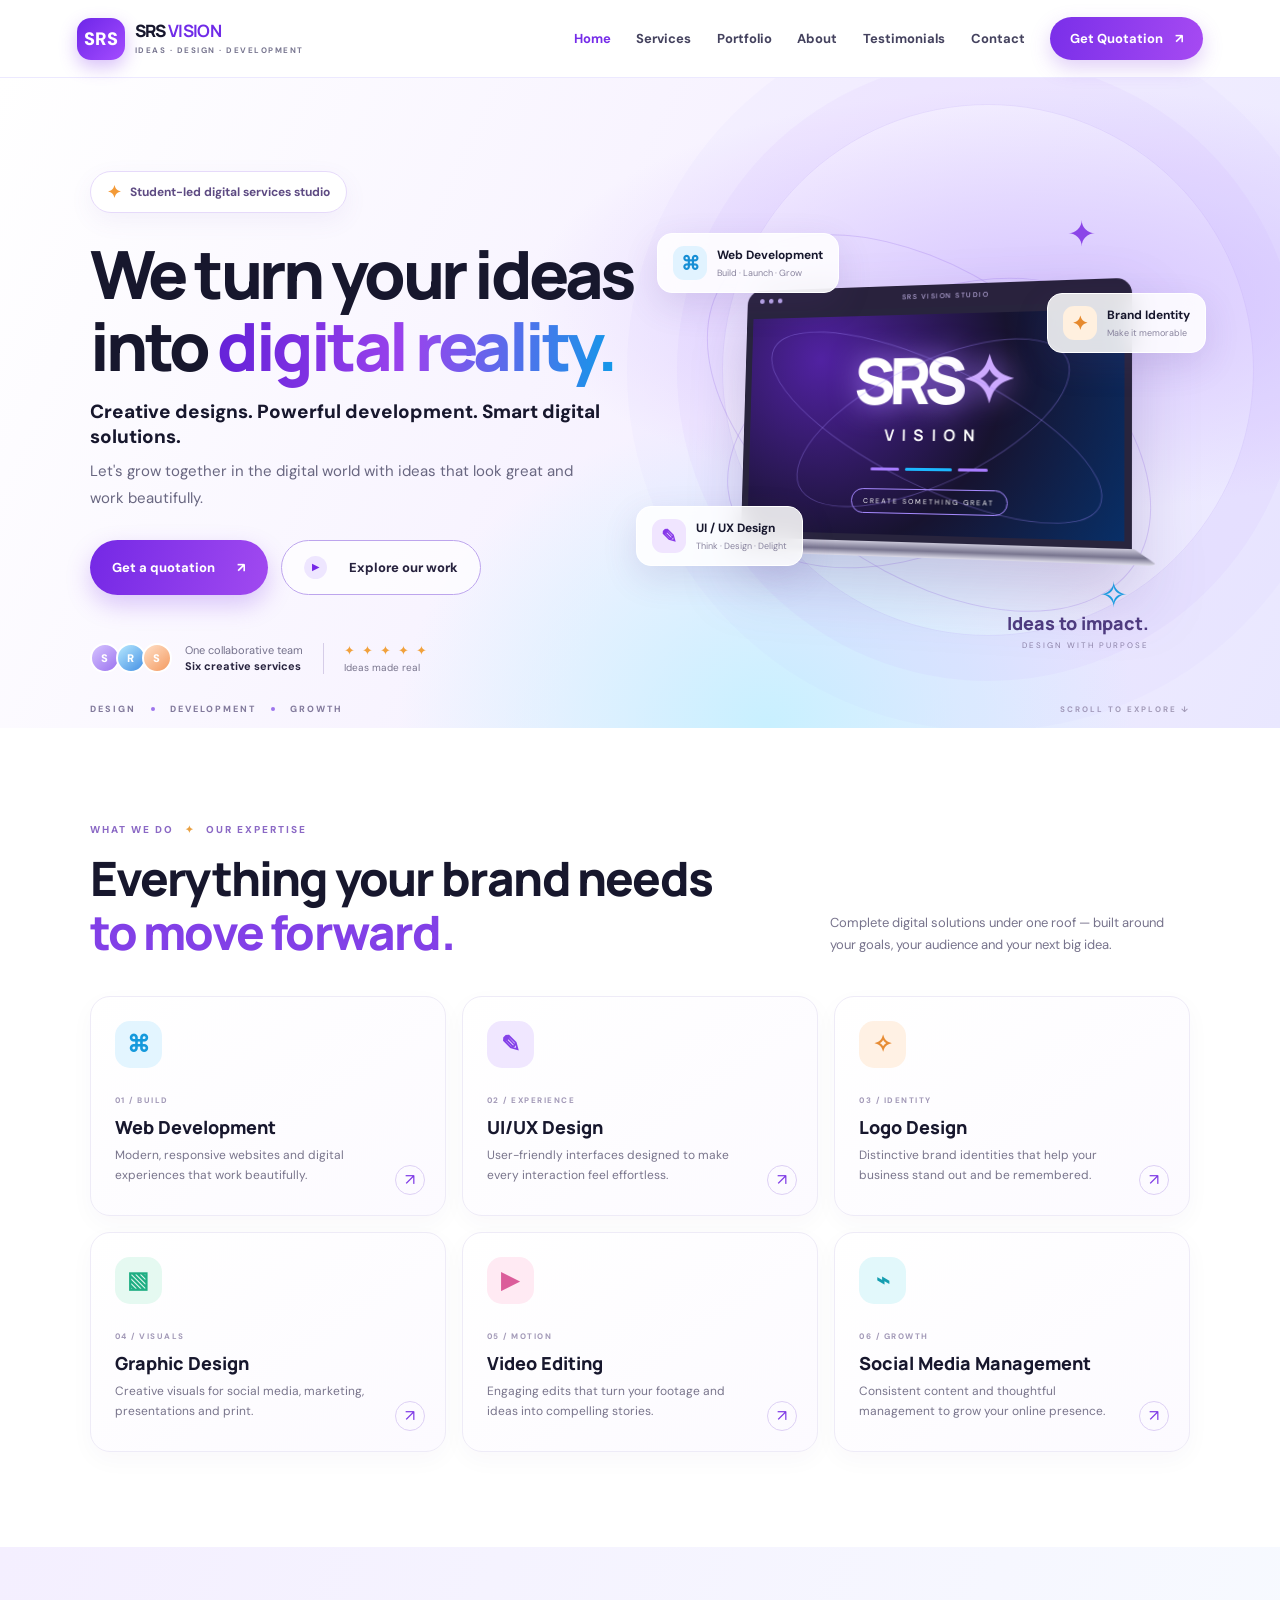
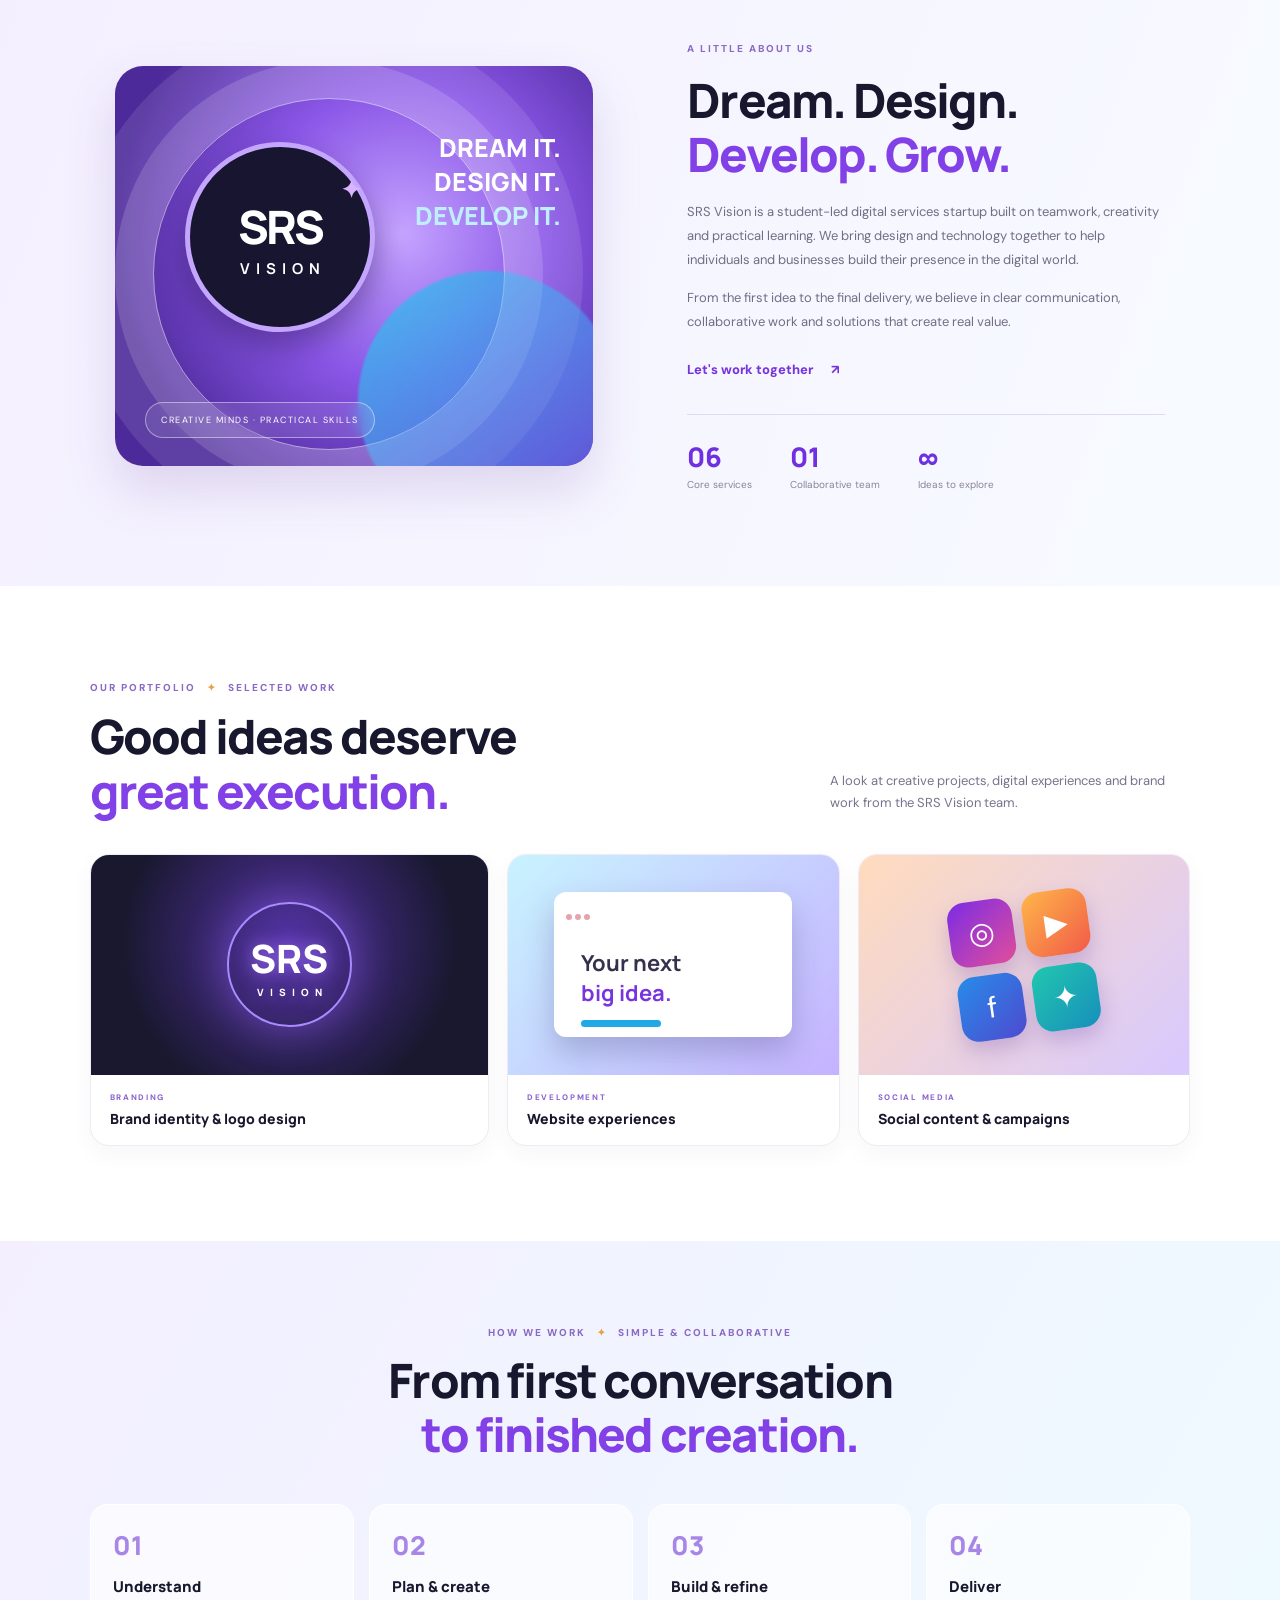
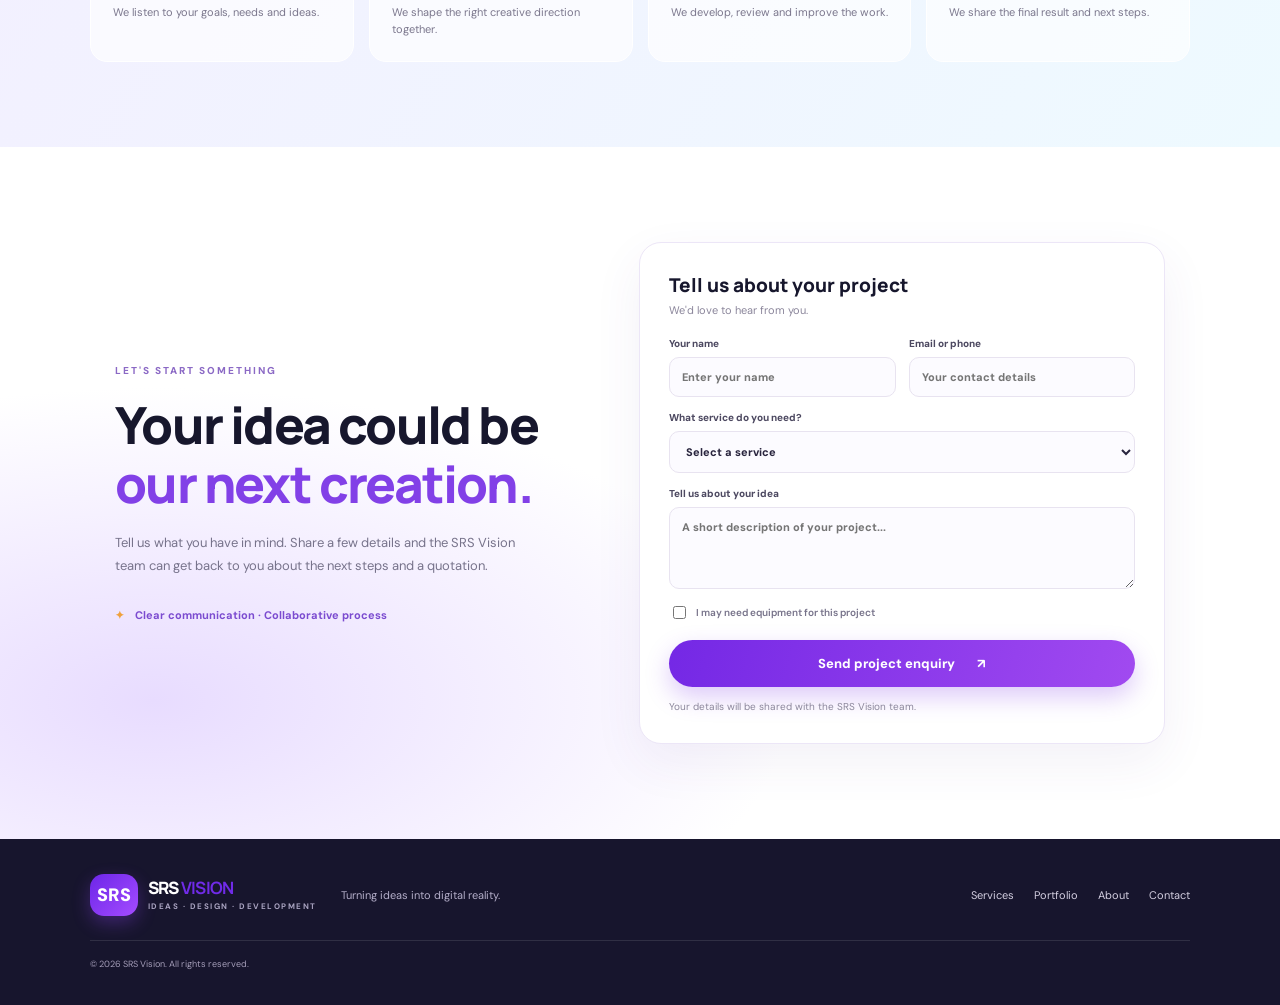
==== official/index.html @ 4e684b7d "Add files via upload" ====
<!doctype html>
<html lang="en">
<head>
  <meta charset="utf-8">
  <meta name="viewport" content="width=device-width,initial-scale=1">
  <meta name="theme-color" content="#f7f7ff">
  <meta name="description" content="SRS Vision — creative digital services, web development, UI/UX, branding, graphic design, video editing and social media management.">
  <title>SRS Vision | Ideas Into Digital Reality</title>
  <link rel="preconnect" href="https://fonts.googleapis.com">
  <link rel="preconnect" href="https://fonts.gstatic.com" crossorigin>
  <link href="https://fonts.googleapis.com/css2?family=DM+Sans:wght@400;500;600;700;800&family=Manrope:wght@400;500;600;700;800&display=swap" rel="stylesheet">
  <link rel="stylesheet" href="official.css">
  <script src="https://www.gstatic.com/firebasejs/9.23.0/firebase-app-compat.js"></script>
  <script src="https://www.gstatic.com/firebasejs/9.23.0/firebase-database-compat.js"></script>
  <script src="firebase-config.js"></script>
  <script defer src="official.js"></script>
</head>
<body>
<header class="site-header">
  <a class="brand" href="#home" aria-label="SRS Vision home">
    <img src="https://raw.githubusercontent.com/gagugagan05/srs-vision-firebase-realtime/main/srs-vision-logo-transparent.png" alt="SRS Vision logo" onerror="this.style.display='none';this.nextElementSibling.style.display='grid'">
    <span class="brand-fallback">SRS</span>
    <span class="brand-name">SRS <b>VISION</b><small>IDEAS · DESIGN · DEVELOPMENT</small></span>
  </a>
  <button class="menu-toggle" id="menuToggle" aria-label="Open navigation" aria-expanded="false">☰</button>
  <nav class="nav" id="mainNav">
    <a class="active" href="#home">Home</a><a href="#services">Services</a><a href="#work">Portfolio</a>
    <a href="#about">About</a><a href="#testimonials">Testimonials</a><a href="#contact">Contact</a>
    <a class="nav-quote" href="#contact">Get Quotation <span>↗</span></a>
  </nav>
</header>

<main>
  <section class="hero" id="home">
    <div class="hero-glow glow-a"></div><div class="hero-glow glow-b"></div>
    <div class="hero-copy">
      <div class="pill"><span class="spark">✦</span> Student-led digital services studio</div>
      <h1>We turn your ideas<br>into <span class="gradient-text">digital reality.</span></h1>
      <p class="hero-lead">Creative designs. Powerful development. Smart digital solutions.</p>
      <p class="hero-sub">Let's grow together in the digital world with ideas that look great and work beautifully.</p>
      <div class="hero-actions"><a class="btn btn-primary" href="#contact">Get a quotation <span>↗</span></a><a class="btn btn-outline" href="#work"><span class="play">▶</span> Explore our work</a></div>
      <div class="hero-proof"><div class="proof-avatars"><i>S</i><i>R</i><i>S</i></div><span>One collaborative team<br><b>Six creative services</b></span><span class="proof-divider"></span><span class="proof-stars">✦ ✦ ✦ ✦ ✦<small>Ideas made real</small></span></div>
    </div>
    <div class="hero-art" aria-label="Abstract digital workspace illustration">
      <div class="orbit orbit-one"></div><div class="orbit orbit-two"></div>
      <div class="float-card card-code"><span class="mini-icon blue">⌘</span><span><b>Web Development</b><small>Build · Launch · Grow</small></span></div>
      <div class="float-card card-design"><span class="mini-icon violet">✎</span><span><b>UI / UX Design</b><small>Think · Design · Delight</small></span></div>
      <div class="float-card card-brand"><span class="mini-icon orange">✦</span><span><b>Brand Identity</b><small>Make it memorable</small></span></div>
      <div class="device">
        <div class="device-top"><i></i><i></i><i></i><span>SRS VISION STUDIO</span></div>
        <div class="device-screen"><div class="screen-symbol">SRS<span>✧</span></div><div class="screen-word">VISION</div><div class="screen-lines"><i></i><i></i><i></i></div><div class="screen-button">CREATE SOMETHING GREAT</div></div>
        <div class="device-base"></div>
      </div>
      <div class="floating-spark spark-one">✦</div><div class="floating-spark spark-two">✧</div>
      <div class="art-caption"><b>Ideas to impact.</b><span>DESIGN WITH PURPOSE</span></div>
    </div>
    <div class="hero-bottom"><span>DESIGN</span><i></i><span>DEVELOPMENT</span><i></i><span>GROWTH</span><b>SCROLL TO EXPLORE ↓</b></div>
  </section>

  <section class="services section-wrap" id="services">
    <div class="section-kicker">WHAT WE DO <span>✦</span> OUR EXPERTISE</div>
    <div class="section-heading"><div><h2>Everything your brand needs<br><em>to move forward.</em></h2></div><p>Complete digital solutions under one roof — built around your goals, your audience and your next big idea.</p></div>
    <div class="service-grid" id="serviceGrid">
      <article class="service-card"><div class="service-icon icon-blue">⌘</div><span class="service-number">01 / BUILD</span><h3>Web Development</h3><p>Modern, responsive websites and digital experiences that work beautifully.</p><a href="#contact" aria-label="Enquire about web development">↗</a></article>
      <article class="service-card"><div class="service-icon icon-purple">✎</div><span class="service-number">02 / EXPERIENCE</span><h3>UI/UX Design</h3><p>User-friendly interfaces designed to make every interaction feel effortless.</p><a href="#contact" aria-label="Enquire about UI UX design">↗</a></article>
      <article class="service-card"><div class="service-icon icon-orange">✧</div><span class="service-number">03 / IDENTITY</span><h3>Logo Design</h3><p>Distinctive brand identities that help your business stand out and be remembered.</p><a href="#contact" aria-label="Enquire about logo design">↗</a></article>
      <article class="service-card"><div class="service-icon icon-green">▧</div><span class="service-number">04 / VISUALS</span><h3>Graphic Design</h3><p>Creative visuals for social media, marketing, presentations and print.</p><a href="#contact" aria-label="Enquire about graphic design">↗</a></article>
      <article class="service-card"><div class="service-icon icon-pink">▶</div><span class="service-number">05 / MOTION</span><h3>Video Editing</h3><p>Engaging edits that turn your footage and ideas into compelling stories.</p><a href="#contact" aria-label="Enquire about video editing">↗</a></article>
      <article class="service-card"><div class="service-icon icon-cyan">⌁</div><span class="service-number">06 / GROWTH</span><h3>Social Media Management</h3><p>Consistent content and thoughtful management to grow your online presence.</p><a href="#contact" aria-label="Enquire about social media management">↗</a></article>
    </div>
  </section>

  <section class="about-section" id="about"><div class="about-visual"><div class="about-orb"></div><div class="about-stamp">SRS<br><b>VISION</b><span>✦</span></div><div class="about-note">DREAM IT.<br>DESIGN IT.<br><em>DEVELOP IT.</em></div><div class="about-chip">CREATIVE MINDS · PRACTICAL SKILLS</div></div><div class="about-copy"><div class="section-kicker">A LITTLE ABOUT US</div><h2>Dream. Design.<br><em>Develop. Grow.</em></h2><p>SRS Vision is a student-led digital services startup built on teamwork, creativity and practical learning. We bring design and technology together to help individuals and businesses build their presence in the digital world.</p><p>From the first idea to the final delivery, we believe in clear communication, collaborative work and solutions that create real value.</p><a class="text-link" href="#contact">Let's work together <span>↗</span></a><div class="about-stats"><div><b>06</b><small>Core services</small></div><div><b>01</b><small>Collaborative team</small></div><div><b>∞</b><small>Ideas to explore</small></div></div></div></section>

  <section class="portfolio section-wrap" id="work">
    <div class="section-kicker">OUR PORTFOLIO <span>✦</span> SELECTED WORK</div>
    <div class="section-heading"><div><h2>Good ideas deserve<br><em>great execution.</em></h2></div><p>A look at creative projects, digital experiences and brand work from the SRS Vision team.</p></div>
    <div class="portfolio-grid" id="portfolioGrid">
      <article class="portfolio-card portfolio-feature"><div class="portfolio-art art-brand"><div class="brand-emblem">SRS<br><small>VISION</small></div></div><div class="portfolio-meta"><span>BRANDING</span><b>Brand identity & logo design</b></div></article>
      <article class="portfolio-card"><div class="portfolio-art art-web"><div class="mock-browser"><i></i><i></i><i></i><div class="mock-content">Your next<br><b>big idea.</b><span></span></div></div></div><div class="portfolio-meta"><span>DEVELOPMENT</span><b>Website experiences</b></div></article>
      <article class="portfolio-card"><div class="portfolio-art art-social"><div class="social-tiles"><i>◎</i><i>▶</i><i>f</i><i>✦</i></div></div><div class="portfolio-meta"><span>SOCIAL MEDIA</span><b>Social content & campaigns</b></div></article>
    </div>
  </section>

  <section class="process-section" id="testimonials"><div class="section-kicker">HOW WE WORK <span>✦</span> SIMPLE & COLLABORATIVE</div><h2>From first conversation<br><em>to finished creation.</em></h2><div class="process-grid"><div><b>01</b><h3>Understand</h3><p>We listen to your goals, needs and ideas.</p></div><div><b>02</b><h3>Plan & create</h3><p>We shape the right creative direction together.</p></div><div><b>03</b><h3>Build & refine</h3><p>We develop, review and improve the work.</p></div><div><b>04</b><h3>Deliver</h3><p>We share the final result and next steps.</p></div></div></section>

  <section class="contact-section" id="contact"><div class="contact-copy"><div class="section-kicker">LET'S START SOMETHING</div><h2>Your idea could be<br><em>our next creation.</em></h2><p>Tell us what you have in mind. Share a few details and the SRS Vision team can get back to you about the next steps and a quotation.</p><div class="contact-promise"><span>✦</span> Clear communication · Collaborative process</div></div>
    <form class="enquiry-form" id="enquiryForm"><div class="form-title"><b>Tell us about your project</b><span>We'd love to hear from you.</span></div>
      <div class="form-row"><label>Your name<input name="name" required maxlength="100" placeholder="Enter your name"></label><label>Email or phone<input name="contact" required maxlength="150" placeholder="Your contact details"></label></div>
      <label>What service do you need?<select name="service" required><option value="">Select a service</option><option>Web Development</option><option>UI/UX Design</option><option>Logo Design</option><option>Graphic Design</option><option>Video Editing</option><option>Social Media Management</option><option>Multiple services</option></select></label>
      <label>Tell us about your idea<textarea name="details" rows="4" maxlength="2000" placeholder="A short description of your project..."></textarea></label>
      <label class="equipment-check"><input type="checkbox" name="equipment"><span>I may need equipment for this project</span></label>
      <button class="btn btn-primary form-submit" type="submit">Send project enquiry <span>↗</span></button><p class="form-status" id="formStatus" aria-live="polite">Your details will be shared with the SRS Vision team.</p>
    </form>
  </section>
</main>
<footer class="footer"><a class="brand footer-brand" href="#home"><span class="brand-fallback">SRS</span><span class="brand-name">SRS <b>VISION</b><small>IDEAS · DESIGN · DEVELOPMENT</small></span></a><p>Turning ideas into digital reality.</p><div class="footer-links"><a href="#services">Services</a><a href="#work">Portfolio</a><a href="#about">About</a><a href="#contact">Contact</a></div><small>© <span id="year"></span> SRS Vision. All rights reserved.</small></footer>
</body>
</html>
---- official/official.css ----
*{box-sizing:border-box}html{scroll-behavior:smooth;scroll-padding-top:90px}body{margin:0;color:#17172d;background:#fbfaff;font-family:"DM Sans",sans-serif;overflow-x:hidden}a{color:inherit;text-decoration:none}button,input,select,textarea{font:inherit}.site-header{height:78px;padding:0 clamp(22px,6vw,92px);display:flex;align-items:center;justify-content:space-between;background:rgba(255,255,255,.88);backdrop-filter:blur(18px);position:sticky;top:0;z-index:20;border-bottom:1px solid #ece9ff}.brand{display:flex;align-items:center;gap:10px;min-width:190px}.brand img{width:55px;height:52px;object-fit:contain}.brand-fallback{display:none;width:48px;height:42px;place-items:center;border-radius:14px;background:linear-gradient(135deg,#6d26e8,#a44cff);color:white;font-weight:900;font-size:18px;box-shadow:0 7px 18px #8a42ed55}.brand-name{font-family:Manrope,sans-serif;font-size:17px;font-weight:800;letter-spacing:-.7px;line-height:1.05}.brand-name b{color:#702be8}.brand-name small{display:block;font:700 8px "DM Sans";letter-spacing:1.5px;color:#77758f;margin-top:5px}.nav{display:flex;align-items:center;gap:clamp(14px,2vw,31px);font-size:13px;font-weight:700;color:#44425e}.nav a{transition:.2s}.nav a:hover,.nav .active{color:#762de9}.nav-quote{background:linear-gradient(100deg,#7a2fe9,#a64af2);color:white!important;padding:13px 20px;border-radius:30px;box-shadow:0 8px 20px #8d4de544}.nav-quote span{margin-left:9px}.menu-toggle{display:none;border:0;background:#f1eaff;border-radius:10px;padding:9px 12px;color:#6826d7;font-size:20px}.hero{min-height:650px;padding:85px clamp(24px,7vw,110px) 50px;position:relative;display:grid;grid-template-columns:1.05fr .95fr;align-items:center;overflow:hidden;background:radial-gradient(ellipse at 82% 34%,#d7c5ff 0,transparent 35%),radial-gradient(ellipse at 60% 100%,#c8f0ff 0,transparent 34%),linear-gradient(115deg,#fff 0%,#f6f1ff 54%,#e9e7ff 100%)}.hero:after{content:"";position:absolute;width:530px;height:530px;border:1px solid #a887f52e;border-radius:50%;right:2%;top:4%;box-shadow:0 0 0 45px #a887f510,0 0 0 95px #a887f50b;pointer-events:none}.hero-copy{position:relative;z-index:2;max-width:650px}.pill{display:inline-flex;align-items:center;gap:9px;background:white;border:1px solid #e6dafa;border-radius:30px;padding:9px 16px;color:#5e4b83;font-size:12px;font-weight:700;box-shadow:0 8px 25px #7851ba12}.spark{color:#f39a37;font-size:17px}.hero h1{font:800 clamp(43px,5.2vw,72px)/1.08 Manrope,sans-serif;letter-spacing:-3.5px;margin:25px 0 18px}.gradient-text{background:linear-gradient(95deg,#6421d8,#9a43ed 48%,#1299e9);-webkit-background-clip:text;background-clip:text;color:transparent}.hero-lead{font-size:19px;font-weight:800;margin:0 0 9px}.hero-sub{font-size:15px;line-height:1.75;color:#696781;max-width:520px;margin:0}.hero-actions{display:flex;gap:13px;flex-wrap:wrap;margin-top:29px}.btn{display:inline-flex;align-items:center;justify-content:center;gap:22px;border:0;border-radius:30px;padding:15px 22px;font-size:13px;font-weight:800;cursor:pointer;transition:transform .2s,box-shadow .2s}.btn:hover{transform:translateY(-3px)}.btn-primary{background:linear-gradient(105deg,#7428e5,#a14af0);color:white;box-shadow:0 10px 24px #8139e844}.btn-outline{background:#ffffffa8;border:1px solid #bda5ed;color:#27223e}.play{width:23px;height:23px;border-radius:50%;display:grid;place-items:center;background:#eee6ff;color:#7529e7;font-size:9px}.hero-proof{display:flex;align-items:center;gap:13px;margin-top:46px;color:#74718b;font-size:11px;line-height:1.5}.proof-avatars{display:flex;padding-left:4px}.proof-avatars i{font-style:normal;width:30px;height:30px;margin-left:-4px;border:2px solid white;border-radius:50%;display:grid;place-items:center;background:linear-gradient(140deg,#d6c4ff,#9b73ef);color:#fff;font-weight:900}.proof-avatars i:nth-child(2){background:linear-gradient(140deg,#b8eaff,#438fe4)}.proof-avatars i:nth-child(3){background:linear-gradient(140deg,#ffe0c8,#f49a60)}.hero-proof b{color:#28243f}.proof-divider{height:31px;width:1px;background:#d6cde8;margin:0 7px}.proof-stars{color:#f1a13c;font-size:13px;letter-spacing:2px}.proof-stars small{display:block;color:#79758d;letter-spacing:0;font-size:10px}.hero-art{height:460px;position:relative;z-index:1;display:grid;place-items:center}.device{width:min(76%,430px);height:280px;position:relative;z-index:2;transform:perspective(900px) rotateY(-13deg) rotateX(4deg);filter:drop-shadow(0 28px 30px #48307a38)}.device-top{height:23px;background:#29223d;border-radius:15px 15px 0 0;display:flex;align-items:center;gap:5px;padding:0 14px;color:#d8c8ff;font-size:7px;letter-spacing:1.5px}.device-top i{width:5px;height:5px;border-radius:50%;background:#bba8eb}.device-top span{margin:auto}.device-screen{height:236px;background:radial-gradient(circle at 20% 20%,#5122a2,#17132f 55%,#082f67);border:7px solid #28243d;display:flex;flex-direction:column;align-items:center;justify-content:center;color:white;position:relative;overflow:hidden}.device-screen:before,.device-screen:after{content:"";position:absolute;width:300px;height:120px;border:1px solid #a58cff5c;border-radius:50%;transform:rotate(-25deg)}.device-screen:after{transform:rotate(25deg);width:370px}.screen-symbol{font:900 65px Manrope;letter-spacing:-7px;text-shadow:0 0 30px #a879ff}.screen-symbol span{color:#cdaaff}.screen-word{font:700 16px Manrope;letter-spacing:8px;margin-left:8px}.screen-lines{display:flex;gap:6px;margin-top:22px}.screen-lines i{height:3px;width:30px;border-radius:3px;background:#a87cff}.screen-lines i:nth-child(2){width:48px;background:#1db8ff}.screen-button{margin-top:18px;font-size:7px;letter-spacing:2px;border:1px solid #a68aff;padding:7px 12px;border-radius:20px}.device-base{height:15px;width:112%;margin-left:-6%;background:linear-gradient(#c9c7d8,#77748e 55%,#deddea);clip-path:polygon(5% 0,95% 0,100% 100%,0 100%);border-radius:0 0 8px 8px}.orbit{position:absolute;border:1px solid #9c75e94a;border-radius:50%;width:430px;height:250px;transform:rotate(-25deg)}.orbit-two{width:500px;height:300px;transform:rotate(35deg)}.float-card{position:absolute;z-index:4;display:flex;align-items:center;gap:10px;padding:12px 15px;background:#ffffffdc;backdrop-filter:blur(12px);border:1px solid #fff;border-radius:15px;box-shadow:0 12px 35px #59408c24;font-size:11px}.float-card b,.float-card small{display:block}.float-card b{font-size:12px}.float-card small{color:#89849e;margin-top:4px;font-size:9px}.mini-icon{width:34px;height:34px;border-radius:11px;display:grid;place-items:center;font-size:19px;font-weight:900}.blue{background:#e1f3ff;color:#168ed5}.violet{background:#f0e5ff;color:#8739e9}.orange{background:#fff0df;color:#e68a2e}.card-code{top:40px;left:-2%}.card-design{bottom:87px;left:-6%}.card-brand{top:100px;right:-3%}.floating-spark{position:absolute;color:#8b45e8;font-size:35px}.spark-one{top:18px;right:18%}.spark-two{bottom:35px;right:12%;color:#18a4e9}.art-caption{position:absolute;bottom:3px;right:8%;display:flex;flex-direction:column;align-items:flex-end;color:#4e3b80}.art-caption b{font:800 18px Manrope}.art-caption span{font-size:8px;letter-spacing:2px;color:#8c83a8;margin-top:5px}.hero-bottom{position:absolute;bottom:0;left:0;right:0;height:38px;padding:0 clamp(24px,7vw,110px);display:flex;align-items:center;gap:15px;color:#827a9c;font-size:9px;font-weight:800;letter-spacing:2px}.hero-bottom i{width:4px;height:4px;border-radius:50%;background:#9e75ec}.hero-bottom b{margin-left:auto;color:#a29ab7;font-size:8px}.section-wrap{padding:95px clamp(24px,7vw,110px)}.section-kicker{font-size:10px;font-weight:800;letter-spacing:2px;color:#8b69c5}.section-kicker span{color:#e9a143;margin:0 7px}.section-heading{display:flex;align-items:flex-end;justify-content:space-between;gap:30px;margin:15px 0 36px}.section-heading h2,.about-copy h2,.process-section h2,.contact-copy h2{font:800 clamp(31px,3.7vw,48px)/1.15 Manrope,sans-serif;letter-spacing:-1.8px;margin:0}.section-heading h2 em,.about-copy h2 em,.process-section h2 em,.contact-copy h2 em{font-style:normal;color:#8240e7}.section-heading>p{max-width:360px;color:#77738c;line-height:1.7;font-size:13px;margin:0 0 4px}.services{background:#fff}.service-grid{display:grid;grid-template-columns:repeat(3,1fr);gap:16px}.service-card{position:relative;padding:24px 24px 25px;border:1px solid #eeebf7;border-radius:20px;background:linear-gradient(145deg,#fff,#fcfaff);box-shadow:0 8px 24px #35205c08;min-height:220px;transition:.25s}.service-card:hover{transform:translateY(-5px);box-shadow:0 18px 35px #6432a51a;border-color:#d9c5ff}.service-icon{width:47px;height:47px;border-radius:15px;display:grid;place-items:center;font-size:23px;font-weight:900;margin-bottom:19px}.icon-blue{background:#e3f5ff;color:#1599dc}.icon-purple{background:#f0e7ff;color:#8542e9}.icon-orange{background:#fff1e4;color:#e78d35}.icon-green{background:#e5f9f1;color:#1fae83}.icon-pink{background:#ffeaf3;color:#db5d9a}.icon-cyan{background:#e2f8fb;color:#159eb0}.service-number{font-size:8px;letter-spacing:1.5px;color:#a39ab8;font-weight:800}.service-card h3{font:800 18px Manrope;margin:7px 0}.service-card p{font-size:12px;line-height:1.65;color:#79758c;max-width:270px;margin:0}.service-card>a{position:absolute;right:20px;bottom:20px;width:30px;height:30px;border:1px solid #ded1f5;border-radius:50%;display:grid;place-items:center;color:#7e39e6}.about-section{padding:95px clamp(24px,9vw,145px);display:grid;grid-template-columns:1fr 1fr;gap:9%;align-items:center;background:linear-gradient(110deg,#f4efff,#f7fbff)}.about-visual{height:400px;position:relative;border-radius:28px;background:radial-gradient(circle at 60% 42%,#c5a4ff,#8a56e7 40%,#4d2a9a 78%);overflow:hidden;box-shadow:0 24px 50px #6d45a52c}.about-visual:before,.about-visual:after{content:"";position:absolute;width:350px;height:350px;border:1px solid #ffffff50;border-radius:50%;left:8%;top:8%;box-shadow:0 0 0 38px #ffffff13,0 0 0 78px #ffffff0d}.about-orb{position:absolute;width:260px;height:260px;right:-25px;bottom:-65px;border-radius:50%;background:linear-gradient(140deg,#31c6ef,#7251e8);filter:blur(1px);opacity:.8}.about-stamp{position:absolute;top:76px;left:70px;width:190px;height:190px;border-radius:50%;display:grid;place-content:center;text-align:center;background:#17152f;color:white;font:900 46px Manrope;letter-spacing:-3px;box-shadow:0 15px 30px #25134766;border:5px solid #c4a6ff}.about-stamp b{font-size:15px;letter-spacing:6px;margin-left:6px}.about-stamp span{position:absolute;right:12px;top:25px;color:#d9b4ff;font-size:24px}.about-note{position:absolute;right:32px;top:65px;color:white;font:800 25px/1.35 Manrope;text-align:right}.about-note em{font-style:normal;color:#bfefff}.about-chip{position:absolute;bottom:28px;left:30px;padding:11px 15px;border:1px solid #ffffff70;border-radius:30px;color:white;font-size:9px;letter-spacing:1.5px;background:#ffffff18;backdrop-filter:blur(8px)}.about-copy h2{margin:18px 0}.about-copy>p{font-size:13px;line-height:1.85;color:#716d85;margin:14px 0}.text-link{display:inline-flex;gap:18px;align-items:center;color:#7734dd;font-size:13px;font-weight:800;margin-top:13px}.about-stats{display:flex;gap:38px;border-top:1px solid #e1d9ef;margin-top:35px;padding-top:23px}.about-stats div{display:flex;flex-direction:column}.about-stats b{font:800 27px Manrope;color:#702fe0}.about-stats small{font-size:10px;color:#8a849b;margin-top:3px}.portfolio{background:#fff}.portfolio-grid{display:grid;grid-template-columns:1.2fr 1fr 1fr;gap:18px}.portfolio-card{border:1px solid #eeeaf6;border-radius:19px;overflow:hidden;background:#fff;box-shadow:0 8px 25px #2b174d0a}.portfolio-art{height:220px;display:grid;place-items:center;overflow:hidden}.art-brand{background:radial-gradient(circle at 50% 40%,#5433a5,#19182f 70%)}.brand-emblem{width:125px;height:125px;border-radius:50%;border:2px solid #a88bff;display:grid;place-content:center;text-align:center;color:white;font:900 39px Manrope;box-shadow:0 0 45px #9e6cff77;text-shadow:0 0 18px #9f71ff}.brand-emblem small{font-size:10px;letter-spacing:6px;margin-left:6px}.art-web{background:linear-gradient(135deg,#c8f3ff,#c5b2ff)}.mock-browser{width:72%;height:145px;border-radius:12px;background:#fff;box-shadow:0 15px 30px #342c6840;padding:12px;position:relative}.mock-browser>i{display:inline-block;width:6px;height:6px;border-radius:50%;background:#e6a3ae;margin-right:3px}.mock-content{padding:23px 15px;font:700 22px Manrope;color:#37304d}.mock-content b{color:#7834df}.mock-content span{display:block;width:80px;height:7px;background:#21a9e6;border-radius:9px;margin-top:12px}.art-social{background:linear-gradient(135deg,#ffdbbd,#d8c9ff)}.social-tiles{display:grid;grid-template-columns:repeat(2,65px);gap:10px;transform:rotate(-8deg)}.social-tiles i{width:65px;height:65px;border-radius:17px;display:grid;place-items:center;background:linear-gradient(140deg,#7b2ce5,#e24e9b);color:white;font-size:30px;font-style:normal;box-shadow:0 10px 20px #6746a744}.social-tiles i:nth-child(2){background:linear-gradient(140deg,#ffb64a,#f15b48)}.social-tiles i:nth-child(3){background:linear-gradient(140deg,#278be9,#4e4bd0)}.social-tiles i:nth-child(4){background:linear-gradient(140deg,#22c7ae,#178fbc)}.portfolio-meta{padding:17px 19px;display:flex;flex-direction:column;gap:7px}.portfolio-meta span{font-size:8px;letter-spacing:1.7px;color:#8c63cf;font-weight:800}.portfolio-meta b{font:800 14px Manrope}.process-section{padding:85px clamp(24px,7vw,110px);background:linear-gradient(120deg,#f3efff,#eefaff);text-align:center}.process-section h2{margin:14px 0 42px}.process-grid{display:grid;grid-template-columns:repeat(4,1fr);gap:15px;text-align:left}.process-grid>div{background:#ffffffa8;border:1px solid #fff;border-radius:17px;padding:22px;min-height:150px}.process-grid b{font:800 26px Manrope;color:#a786e7}.process-grid h3{font:800 15px Manrope;margin:13px 0 7px}.process-grid p{font-size:11px;line-height:1.6;color:#7b778d;margin:0}.contact-section{padding:95px clamp(24px,9vw,145px);display:grid;grid-template-columns:.9fr 1.1fr;gap:9%;align-items:center;background:radial-gradient(ellipse at 12% 80%,#e8dcff,transparent 40%),#fff}.contact-copy h2{font-size:clamp(35px,4vw,52px);margin:18px 0}.contact-copy>p{font-size:13px;line-height:1.8;color:#77738b;max-width:420px}.contact-promise{margin-top:30px;color:#7b4bd0;font-size:11px;font-weight:700}.contact-promise span{color:#efa13d;margin-right:8px}.enquiry-form{padding:29px;background:#fff;border:1px solid #ece6f7;border-radius:22px;box-shadow:0 18px 50px #54338b12}.form-title{display:flex;flex-direction:column;gap:5px;margin-bottom:20px}.form-title b{font:800 19px Manrope}.form-title span{font-size:11px;color:#8b869b}.enquiry-form label{display:flex;flex-direction:column;gap:7px;margin-bottom:14px;font-size:10px;font-weight:800;color:#4d4961}.form-row{display:grid;grid-template-columns:1fr 1fr;gap:13px}.enquiry-form input:not([type=checkbox]),.enquiry-form select,.enquiry-form textarea{width:100%;border:1px solid #e8e3f0;background:#fcfbff;border-radius:10px;padding:12px;color:#29253e;outline:none;font-size:11px;resize:vertical}.enquiry-form input:focus,.enquiry-form select:focus,.enquiry-form textarea:focus{border-color:#a77ae9;box-shadow:0 0 0 3px #a77ae91b}.equipment-check{flex-direction:row!important;align-items:center;font-weight:600!important;color:#77738a!important}.equipment-check input{accent-color:#7c35e5}.form-submit{width:100%;margin-top:4px}.form-status{font-size:10px;color:#8b869b;line-height:1.5;margin:12px 0 0}.footer{padding:35px clamp(24px,7vw,110px);background:#17152d;color:white;display:flex;align-items:center;gap:24px;flex-wrap:wrap}.footer-brand .brand-fallback{display:grid}.footer-brand .brand-name{color:white}.footer-brand .brand-name small{color:#aaa4c1}.footer>p{font-size:11px;color:#b4aec9;margin-right:auto}.footer-links{display:flex;gap:20px;font-size:11px;color:#d4cfe1}.footer>small{width:100%;border-top:1px solid #ffffff1c;padding-top:17px;color:#a49db8;font-size:9px}.service-card.dynamic{min-height:210px}.work-empty{grid-column:1/-1;padding:35px;border:1px dashed #d7c9ef;border-radius:16px;color:#837a9a;text-align:center;font-size:13px}.dynamic-portfolio-image{width:100%;height:220px;object-fit:cover}.form-status.success{color:#16865d}.form-status.error{color:#b33d55}
@media(max-width:1000px){.nav{gap:13px;font-size:11px}.nav-quote{padding:11px 14px}.hero{grid-template-columns:1fr 1fr;padding-left:5vw;padding-right:5vw}.hero h1{font-size:54px}.card-code{left:-7%}.card-brand{right:-7%}.about-section,.contact-section{padding-left:6vw;padding-right:6vw;gap:5%}}
@media(max-width:760px){.site-header{height:68px;padding:0 20px}.brand img{width:45px;height:43px}.menu-toggle{display:block}.nav{display:none;position:absolute;top:67px;left:12px;right:12px;background:#fff;padding:17px;border:1px solid #eee5fa;border-radius:16px;box-shadow:0 15px 35px #28144b20;flex-direction:column;align-items:stretch;gap:0}.nav.open{display:flex}.nav a{padding:12px 10px}.nav-quote{text-align:center;margin-top:7px}.hero{display:flex;flex-direction:column;align-items:stretch;padding:60px 24px 52px;min-height:auto}.hero h1{font-size:clamp(42px,10vw,59px);letter-spacing:-2.5px}.hero-art{height:360px;margin-top:10px}.device{width:72%;height:225px}.device-screen{height:181px}.screen-symbol{font-size:49px}.card-code{left:0;top:26px}.card-design{left:-1%;bottom:64px}.card-brand{right:0;top:73px}.float-card{padding:9px 11px}.mini-icon{width:29px;height:29px}.hero-bottom{padding:0 24px}.hero-proof{margin-top:30px}.section-wrap{padding:70px 24px}.section-heading{display:block}.section-heading>p{margin-top:16px}.service-grid{grid-template-columns:repeat(2,1fr)}.service-card{padding:19px;min-height:220px}.about-section{grid-template-columns:1fr;padding:70px 24px;gap:35px}.about-visual{height:330px}.about-stamp{left:35px;top:75px;width:155px;height:155px;font-size:38px}.about-note{right:20px;font-size:20px}.portfolio-grid{grid-template-columns:1fr 1fr}.portfolio-feature{grid-column:1/-1}.portfolio-art{height:180px}.process-grid{grid-template-columns:1fr 1fr}.contact-section{grid-template-columns:1fr;padding:70px 24px;gap:30px}.footer{padding:30px 24px}.footer-links{order:3;width:100%;flex-wrap:wrap}.footer>p{margin-right:0}}
@media(max-width:440px){.service-grid,.portfolio-grid,.process-grid,.form-row{grid-template-columns:1fr}.portfolio-feature{grid-column:auto}.service-card{min-height:190px}.hero-art{height:310px}.device{width:75%;height:195px}.device-screen{height:151px}.card-code{left:-2%}.card-design{left:-2%;bottom:52px}.card-brand{right:-2%}.float-card{font-size:9px}.float-card b{font-size:10px}.float-card small{font-size:8px}.about-stats{gap:23px}.about-stats b{font-size:23px}.hero-bottom{font-size:7px;gap:9px}.hero-bottom b{font-size:7px}.enquiry-form{padding:21px}}
@media(prefers-reduced-motion:reduce){html{scroll-behavior:auto}*,*:before,*:after{transition:none!important}}
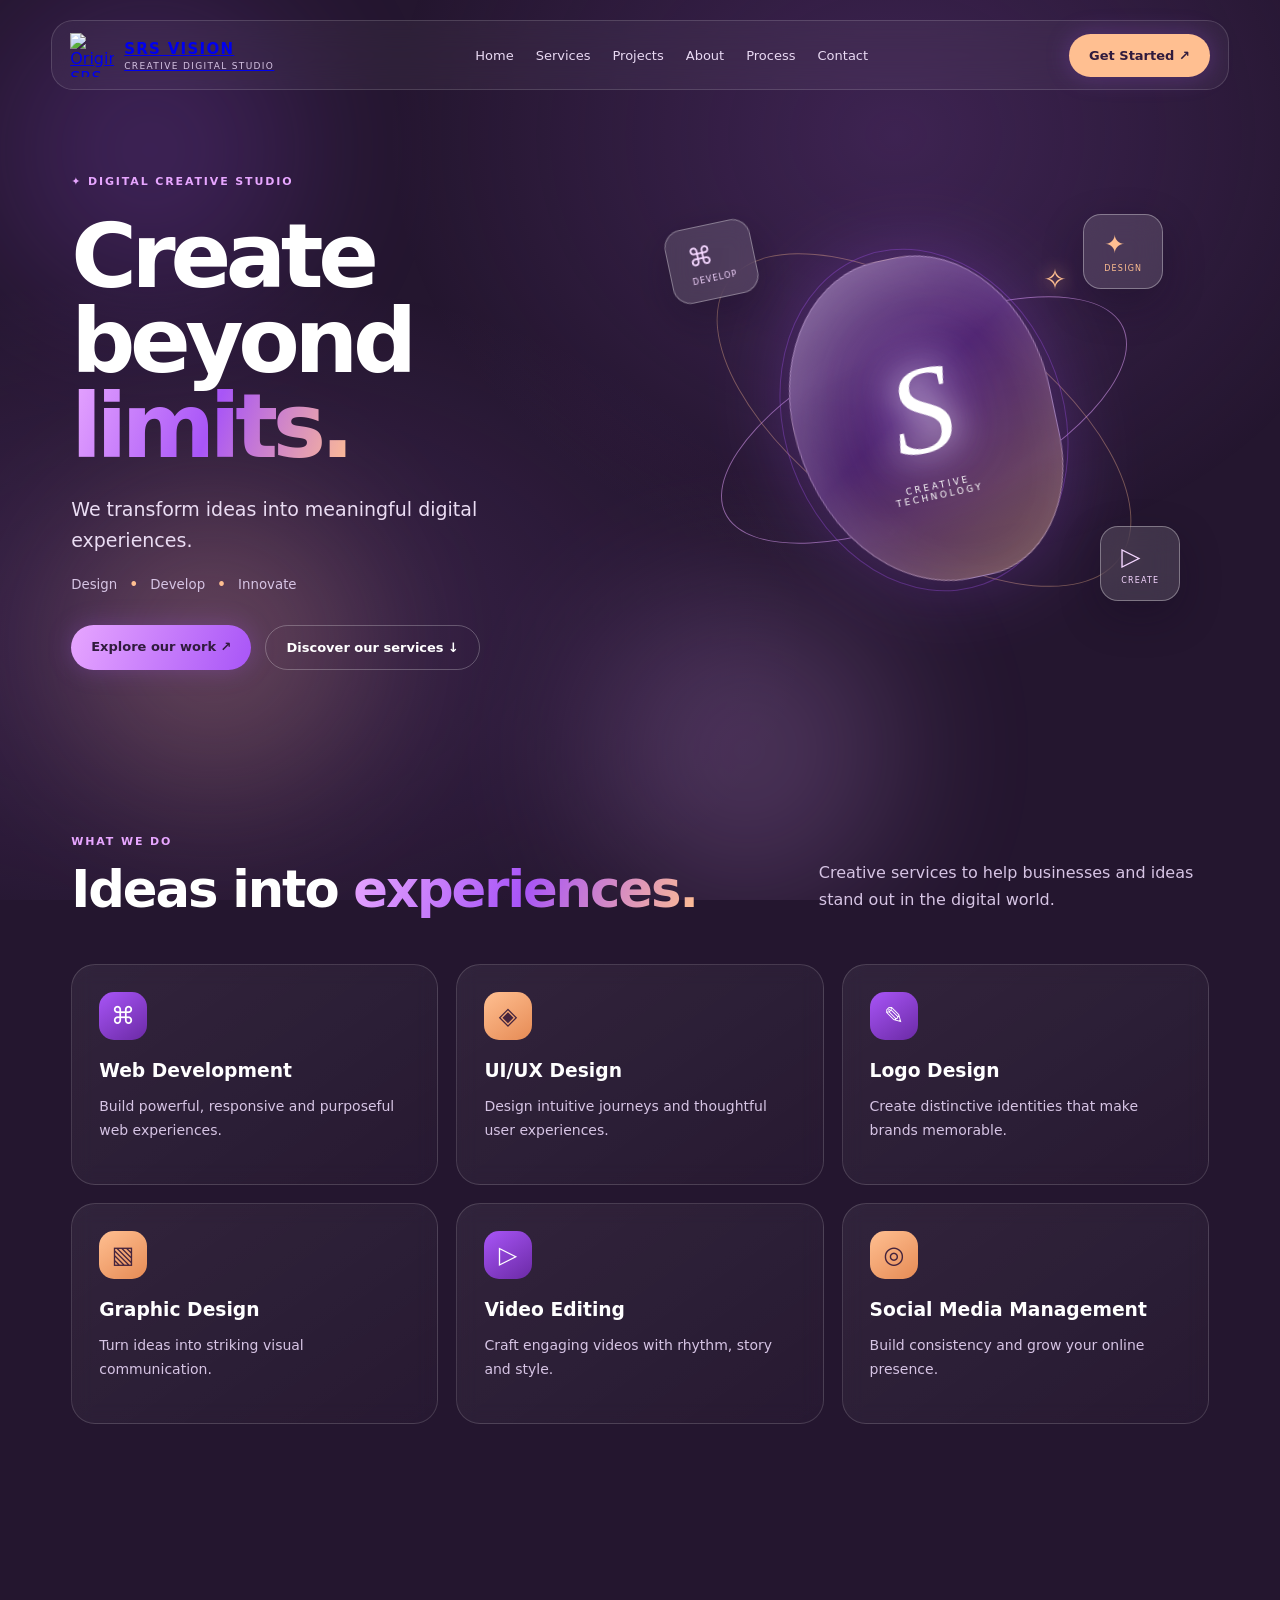
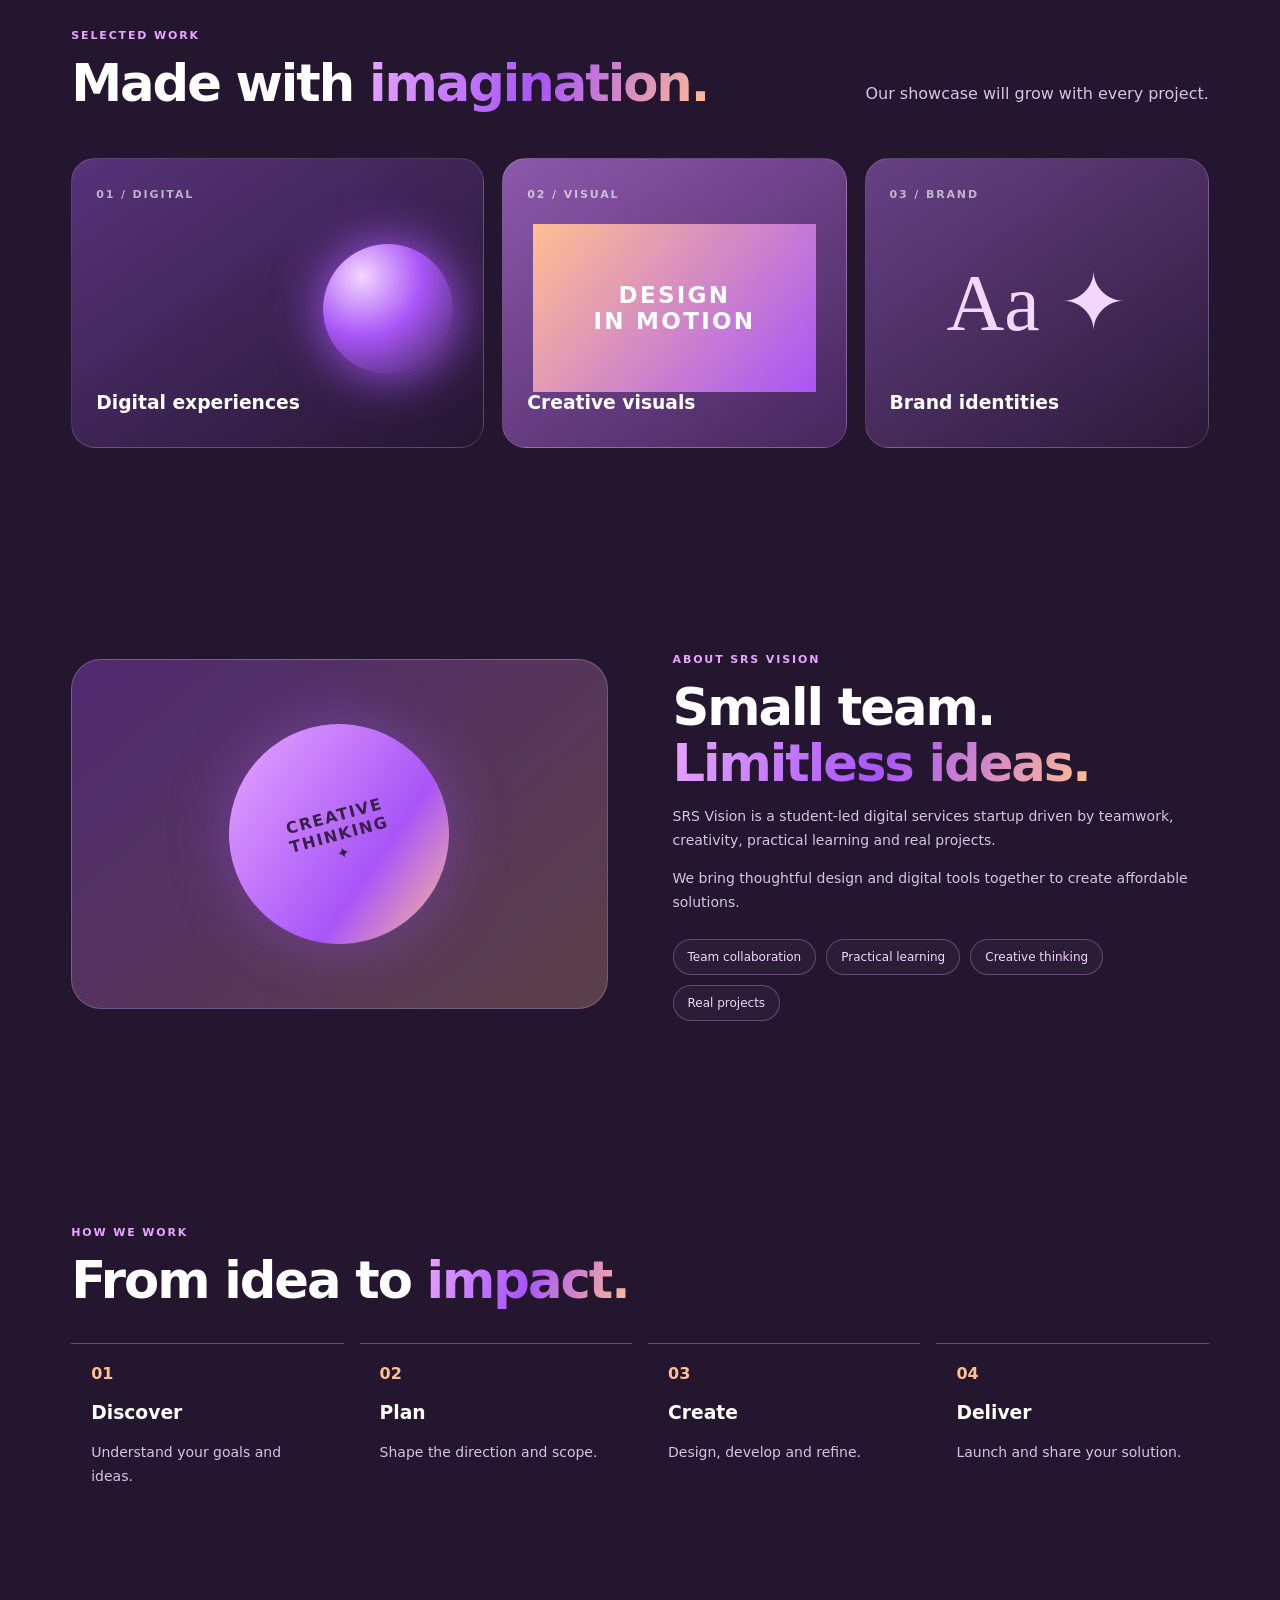
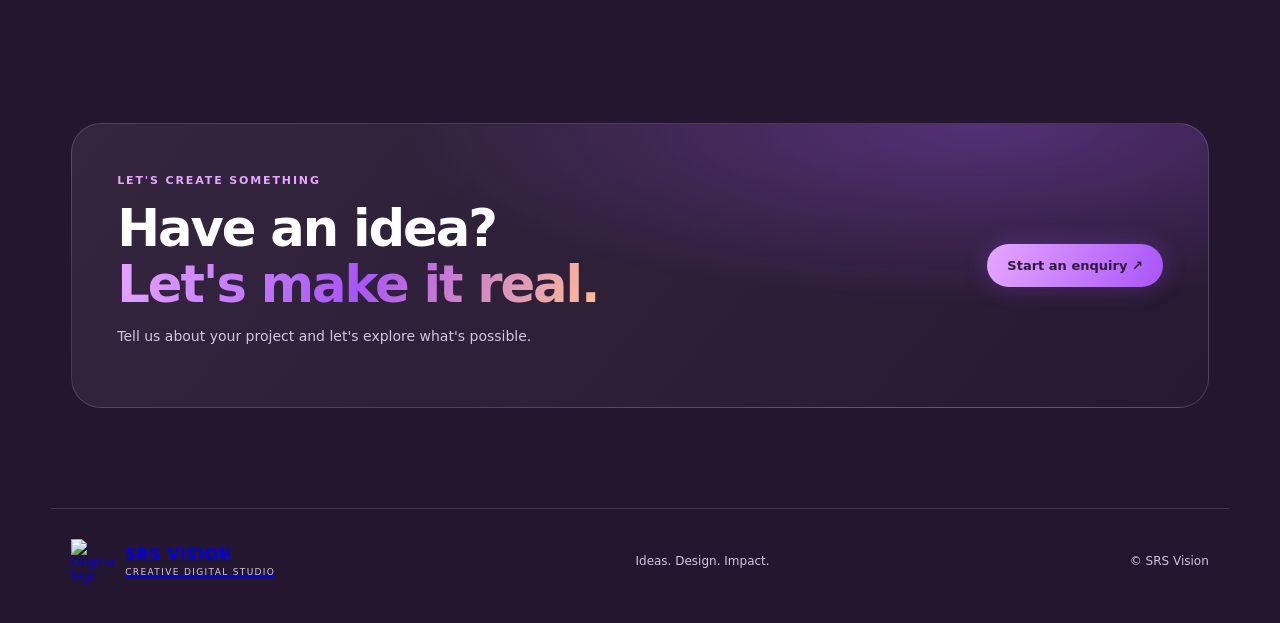
==== commit 82b8ad9e: "Add files via upload" ====
--- a/official/index.html
+++ b/official/index.html
@@ -1,99 +1 @@
-<!doctype html>
-<html lang="en">
-<head>
-  <meta charset="utf-8">
-  <meta name="viewport" content="width=device-width,initial-scale=1">
-  <meta name="theme-color" content="#f7f7ff">
-  <meta name="description" content="SRS Vision — creative digital services, web development, UI/UX, branding, graphic design, video editing and social media management.">
-  <title>SRS Vision | Ideas Into Digital Reality</title>
-  <link rel="preconnect" href="https://fonts.googleapis.com">
-  <link rel="preconnect" href="https://fonts.gstatic.com" crossorigin>
-  <link href="https://fonts.googleapis.com/css2?family=DM+Sans:wght@400;500;600;700;800&family=Manrope:wght@400;500;600;700;800&display=swap" rel="stylesheet">
-  <link rel="stylesheet" href="official.css">
-  <script src="https://www.gstatic.com/firebasejs/9.23.0/firebase-app-compat.js"></script>
-  <script src="https://www.gstatic.com/firebasejs/9.23.0/firebase-database-compat.js"></script>
-  <script src="firebase-config.js"></script>
-  <script defer src="official.js"></script>
-</head>
-<body>
-<header class="site-header">
-  <a class="brand" href="#home" aria-label="SRS Vision home">
-    <img src="https://raw.githubusercontent.com/gagugagan05/srs-vision-firebase-realtime/main/srs-vision-logo-transparent.png" alt="SRS Vision logo" onerror="this.style.display='none';this.nextElementSibling.style.display='grid'">
-    <span class="brand-fallback">SRS</span>
-    <span class="brand-name">SRS <b>VISION</b><small>IDEAS · DESIGN · DEVELOPMENT</small></span>
-  </a>
-  <button class="menu-toggle" id="menuToggle" aria-label="Open navigation" aria-expanded="false">☰</button>
-  <nav class="nav" id="mainNav">
-    <a class="active" href="#home">Home</a><a href="#services">Services</a><a href="#work">Portfolio</a>
-    <a href="#about">About</a><a href="#testimonials">Testimonials</a><a href="#contact">Contact</a>
-    <a class="nav-quote" href="#contact">Get Quotation <span>↗</span></a>
-  </nav>
-</header>
-
-<main>
-  <section class="hero" id="home">
-    <div class="hero-glow glow-a"></div><div class="hero-glow glow-b"></div>
-    <div class="hero-copy">
-      <div class="pill"><span class="spark">✦</span> Student-led digital services studio</div>
-      <h1>We turn your ideas<br>into <span class="gradient-text">digital reality.</span></h1>
-      <p class="hero-lead">Creative designs. Powerful development. Smart digital solutions.</p>
-      <p class="hero-sub">Let's grow together in the digital world with ideas that look great and work beautifully.</p>
-      <div class="hero-actions"><a class="btn btn-primary" href="#contact">Get a quotation <span>↗</span></a><a class="btn btn-outline" href="#work"><span class="play">▶</span> Explore our work</a></div>
-      <div class="hero-proof"><div class="proof-avatars"><i>S</i><i>R</i><i>S</i></div><span>One collaborative team<br><b>Six creative services</b></span><span class="proof-divider"></span><span class="proof-stars">✦ ✦ ✦ ✦ ✦<small>Ideas made real</small></span></div>
-    </div>
-    <div class="hero-art" aria-label="Abstract digital workspace illustration">
-      <div class="orbit orbit-one"></div><div class="orbit orbit-two"></div>
-      <div class="float-card card-code"><span class="mini-icon blue">⌘</span><span><b>Web Development</b><small>Build · Launch · Grow</small></span></div>
-      <div class="float-card card-design"><span class="mini-icon violet">✎</span><span><b>UI / UX Design</b><small>Think · Design · Delight</small></span></div>
-      <div class="float-card card-brand"><span class="mini-icon orange">✦</span><span><b>Brand Identity</b><small>Make it memorable</small></span></div>
-      <div class="device">
-        <div class="device-top"><i></i><i></i><i></i><span>SRS VISION STUDIO</span></div>
-        <div class="device-screen"><div class="screen-symbol">SRS<span>✧</span></div><div class="screen-word">VISION</div><div class="screen-lines"><i></i><i></i><i></i></div><div class="screen-button">CREATE SOMETHING GREAT</div></div>
-        <div class="device-base"></div>
-      </div>
-      <div class="floating-spark spark-one">✦</div><div class="floating-spark spark-two">✧</div>
-      <div class="art-caption"><b>Ideas to impact.</b><span>DESIGN WITH PURPOSE</span></div>
-    </div>
-    <div class="hero-bottom"><span>DESIGN</span><i></i><span>DEVELOPMENT</span><i></i><span>GROWTH</span><b>SCROLL TO EXPLORE ↓</b></div>
-  </section>
-
-  <section class="services section-wrap" id="services">
-    <div class="section-kicker">WHAT WE DO <span>✦</span> OUR EXPERTISE</div>
-    <div class="section-heading"><div><h2>Everything your brand needs<br><em>to move forward.</em></h2></div><p>Complete digital solutions under one roof — built around your goals, your audience and your next big idea.</p></div>
-    <div class="service-grid" id="serviceGrid">
-      <article class="service-card"><div class="service-icon icon-blue">⌘</div><span class="service-number">01 / BUILD</span><h3>Web Development</h3><p>Modern, responsive websites and digital experiences that work beautifully.</p><a href="#contact" aria-label="Enquire about web development">↗</a></article>
-      <article class="service-card"><div class="service-icon icon-purple">✎</div><span class="service-number">02 / EXPERIENCE</span><h3>UI/UX Design</h3><p>User-friendly interfaces designed to make every interaction feel effortless.</p><a href="#contact" aria-label="Enquire about UI UX design">↗</a></article>
-      <article class="service-card"><div class="service-icon icon-orange">✧</div><span class="service-number">03 / IDENTITY</span><h3>Logo Design</h3><p>Distinctive brand identities that help your business stand out and be remembered.</p><a href="#contact" aria-label="Enquire about logo design">↗</a></article>
-      <article class="service-card"><div class="service-icon icon-green">▧</div><span class="service-number">04 / VISUALS</span><h3>Graphic Design</h3><p>Creative visuals for social media, marketing, presentations and print.</p><a href="#contact" aria-label="Enquire about graphic design">↗</a></article>
-      <article class="service-card"><div class="service-icon icon-pink">▶</div><span class="service-number">05 / MOTION</span><h3>Video Editing</h3><p>Engaging edits that turn your footage and ideas into compelling stories.</p><a href="#contact" aria-label="Enquire about video editing">↗</a></article>
-      <article class="service-card"><div class="service-icon icon-cyan">⌁</div><span class="service-number">06 / GROWTH</span><h3>Social Media Management</h3><p>Consistent content and thoughtful management to grow your online presence.</p><a href="#contact" aria-label="Enquire about social media management">↗</a></article>
-    </div>
-  </section>
-
-  <section class="about-section" id="about"><div class="about-visual"><div class="about-orb"></div><div class="about-stamp">SRS<br><b>VISION</b><span>✦</span></div><div class="about-note">DREAM IT.<br>DESIGN IT.<br><em>DEVELOP IT.</em></div><div class="about-chip">CREATIVE MINDS · PRACTICAL SKILLS</div></div><div class="about-copy"><div class="section-kicker">A LITTLE ABOUT US</div><h2>Dream. Design.<br><em>Develop. Grow.</em></h2><p>SRS Vision is a student-led digital services startup built on teamwork, creativity and practical learning. We bring design and technology together to help individuals and businesses build their presence in the digital world.</p><p>From the first idea to the final delivery, we believe in clear communication, collaborative work and solutions that create real value.</p><a class="text-link" href="#contact">Let's work together <span>↗</span></a><div class="about-stats"><div><b>06</b><small>Core services</small></div><div><b>01</b><small>Collaborative team</small></div><div><b>∞</b><small>Ideas to explore</small></div></div></div></section>
-
-  <section class="portfolio section-wrap" id="work">
-    <div class="section-kicker">OUR PORTFOLIO <span>✦</span> SELECTED WORK</div>
-    <div class="section-heading"><div><h2>Good ideas deserve<br><em>great execution.</em></h2></div><p>A look at creative projects, digital experiences and brand work from the SRS Vision team.</p></div>
-    <div class="portfolio-grid" id="portfolioGrid">
-      <article class="portfolio-card portfolio-feature"><div class="portfolio-art art-brand"><div class="brand-emblem">SRS<br><small>VISION</small></div></div><div class="portfolio-meta"><span>BRANDING</span><b>Brand identity & logo design</b></div></article>
-      <article class="portfolio-card"><div class="portfolio-art art-web"><div class="mock-browser"><i></i><i></i><i></i><div class="mock-content">Your next<br><b>big idea.</b><span></span></div></div></div><div class="portfolio-meta"><span>DEVELOPMENT</span><b>Website experiences</b></div></article>
-      <article class="portfolio-card"><div class="portfolio-art art-social"><div class="social-tiles"><i>◎</i><i>▶</i><i>f</i><i>✦</i></div></div><div class="portfolio-meta"><span>SOCIAL MEDIA</span><b>Social content & campaigns</b></div></article>
-    </div>
-  </section>
-
-  <section class="process-section" id="testimonials"><div class="section-kicker">HOW WE WORK <span>✦</span> SIMPLE & COLLABORATIVE</div><h2>From first conversation<br><em>to finished creation.</em></h2><div class="process-grid"><div><b>01</b><h3>Understand</h3><p>We listen to your goals, needs and ideas.</p></div><div><b>02</b><h3>Plan & create</h3><p>We shape the right creative direction together.</p></div><div><b>03</b><h3>Build & refine</h3><p>We develop, review and improve the work.</p></div><div><b>04</b><h3>Deliver</h3><p>We share the final result and next steps.</p></div></div></section>
-
-  <section class="contact-section" id="contact"><div class="contact-copy"><div class="section-kicker">LET'S START SOMETHING</div><h2>Your idea could be<br><em>our next creation.</em></h2><p>Tell us what you have in mind. Share a few details and the SRS Vision team can get back to you about the next steps and a quotation.</p><div class="contact-promise"><span>✦</span> Clear communication · Collaborative process</div></div>
-    <form class="enquiry-form" id="enquiryForm"><div class="form-title"><b>Tell us about your project</b><span>We'd love to hear from you.</span></div>
-      <div class="form-row"><label>Your name<input name="name" required maxlength="100" placeholder="Enter your name"></label><label>Email or phone<input name="contact" required maxlength="150" placeholder="Your contact details"></label></div>
-      <label>What service do you need?<select name="service" required><option value="">Select a service</option><option>Web Development</option><option>UI/UX Design</option><option>Logo Design</option><option>Graphic Design</option><option>Video Editing</option><option>Social Media Management</option><option>Multiple services</option></select></label>
-      <label>Tell us about your idea<textarea name="details" rows="4" maxlength="2000" placeholder="A short description of your project..."></textarea></label>
-      <label class="equipment-check"><input type="checkbox" name="equipment"><span>I may need equipment for this project</span></label>
-      <button class="btn btn-primary form-submit" type="submit">Send project enquiry <span>↗</span></button><p class="form-status" id="formStatus" aria-live="polite">Your details will be shared with the SRS Vision team.</p>
-    </form>
-  </section>
-</main>
-<footer class="footer"><a class="brand footer-brand" href="#home"><span class="brand-fallback">SRS</span><span class="brand-name">SRS <b>VISION</b><small>IDEAS · DESIGN · DEVELOPMENT</small></span></a><p>Turning ideas into digital reality.</p><div class="footer-links"><a href="#services">Services</a><a href="#work">Portfolio</a><a href="#about">About</a><a href="#contact">Contact</a></div><small>© <span id="year"></span> SRS Vision. All rights reserved.</small></footer>
-</body>
-</html>+<!doctype html><html lang="en"><head><meta charset="utf-8"><meta name="viewport" content="width=device-width,initial-scale=1"><title>SRS Vision | Create beyond limits</title><link rel="stylesheet" href="style.css"></head><body><div class="bg"><i></i><i></i><i></i></div><header><a class="brand" href="#home"><img src="assets/logo.png" alt="Original SRS Vision logo"><span><b>SRS VISION</b><small>CREATIVE DIGITAL STUDIO</small></span></a><button class="menu">☰</button><nav><a href="#home">Home</a><a href="#services">Services</a><a href="#work">Projects</a><a href="#about">About</a><a href="#process">Process</a><a href="#contact">Contact</a></nav><a class="cta top" href="#contact">Get Started ↗</a></header><main><section id="home" class="hero"><div class="copy reveal"><label>✦ DIGITAL CREATIVE STUDIO</label><h1>Create beyond<br><em>limits.</em></h1><p>We transform ideas into meaningful digital experiences.</p><small>Design <b>•</b> Develop <b>•</b> Innovate</small><div class="buttons"><a class="cta" href="#work">Explore our work ↗</a><a class="outline" href="#services">Discover our services ↓</a></div></div><div class="art reveal"><div class="orbit o1"></div><div class="orbit o2"></div><div class="orbit o3"></div><div class="glass"><strong>S</strong><small>CREATIVE<br>TECHNOLOGY</small></div><div class="float f1">⌘<small>DEVELOP</small></div><div class="float f2">✦<small>DESIGN</small></div><div class="float f3">▷<small>CREATE</small></div><span class="spark">✧</span></div></section><section id="services" class="section reveal"><div class="heading"><div><label>WHAT WE DO</label><h2>Ideas into <em>experiences.</em></h2></div><p>Creative services to help businesses and ideas stand out in the digital world.</p></div><div class="cards"><article><i>⌘</i><h3>Web Development</h3><p>Build powerful, responsive and purposeful web experiences.</p></article><article><i class="peach">◈</i><h3>UI/UX Design</h3><p>Design intuitive journeys and thoughtful user experiences.</p></article><article><i>✎</i><h3>Logo Design</h3><p>Create distinctive identities that make brands memorable.</p></article><article><i class="peach">▧</i><h3>Graphic Design</h3><p>Turn ideas into striking visual communication.</p></article><article><i>▷</i><h3>Video Editing</h3><p>Craft engaging videos with rhythm, story and style.</p></article><article><i class="peach">◎</i><h3>Social Media Management</h3><p>Build consistency and grow your online presence.</p></article></div></section><section id="work" class="section reveal"><div class="heading"><div><label>SELECTED WORK</label><h2>Made with <em>imagination.</em></h2></div><p>Our showcase will grow with every project.</p></div><div class="projects"><div class="project p1"><label>01 / DIGITAL</label><div class="sphere"></div><h3>Digital experiences</h3></div><div class="project p2"><label>02 / VISUAL</label><div class="poster">DESIGN<br>IN MOTION</div><h3>Creative visuals</h3></div><div class="project p3"><label>03 / BRAND</label><div class="letters">Aa ✦</div><h3>Brand identities</h3></div></div></section><section id="about" class="section about reveal"><div class="aboutart"><div class="disc">CREATIVE<br>THINKING<br>✦</div></div><div><label>ABOUT SRS VISION</label><h2>Small team.<br><em>Limitless ideas.</em></h2><p>SRS Vision is a student-led digital services startup driven by teamwork, creativity, practical learning and real projects.</p><p>We bring thoughtful design and digital tools together to create affordable solutions.</p><div class="tags"><span>Team collaboration</span><span>Practical learning</span><span>Creative thinking</span><span>Real projects</span></div></div></section><section id="process" class="section reveal"><label>HOW WE WORK</label><h2>From idea to <em>impact.</em></h2><div class="steps"><div><b>01</b><h3>Discover</h3><p>Understand your goals and ideas.</p></div><div><b>02</b><h3>Plan</h3><p>Shape the direction and scope.</p></div><div><b>03</b><h3>Create</h3><p>Design, develop and refine.</p></div><div><b>04</b><h3>Deliver</h3><p>Launch and share your solution.</p></div></div></section><section id="contact" class="section reveal"><div class="contact"><div><label>LET'S CREATE SOMETHING</label><h2>Have an idea?<br><em>Let's make it real.</em></h2><p>Tell us about your project and let's explore what's possible.</p></div><a class="cta" href="mailto:srsvvision@example.com?subject=Project%20Enquiry">Start an enquiry ↗</a></div></section></main><footer><a class="brand" href="#home"><img src="assets/logo.png" alt="Original logo"><span><b>SRS VISION</b><small>CREATIVE DIGITAL STUDIO</small></span></a><span>Ideas. Design. Impact.</span><span>© SRS Vision</span></footer><script src="script.js"></script></body></html>
--- a/official/style.css
+++ b/official/style.css
@@ -0,0 +1 @@
+*{box-sizing:border-box} :root{--plum:#24162F;--violet:#A855F7;--lav:#E7A6FF;--pale:#F4D6FF;--peach:#FFBF91;--muted:#D6C4E4}html{scroll-behavior:smooth}body{margin:0;background:var(--plum);color:white;font-family:Inter,system-ui,Segoe UI,sans-serif;overflow-x:hidden}.bg{position:fixed;inset:0;z-index:-1;background:radial-gradient(ellipse at 70% 15%,#7e45a94a,transparent 40%),radial-gradient(ellipse at 15% 70%,#b46ce72a,transparent 40%);overflow:hidden}.bg i{position:absolute;width:300px;height:300px;border-radius:50%;filter:blur(75px);opacity:.2;background:var(--violet);animation:drift 13s infinite alternate}.bg i:nth-child(2){background:var(--peach);left:5%;top:55%}.bg i:nth-child(3){right:30%;bottom:0;background:var(--lav)}@keyframes drift{to{transform:translate(55px,-40px)}}header{width:92%;max-width:1240px;margin:20px auto;display:flex;align-items:center;justify-content:space-between;gap:20px;padding:12px 18px;border:1px solid #ffffff25;background:#ffffff0c;backdrop-filter:blur(16px);border-radius:22px;position:sticky;top:12px;z-index:9}.brand{display:flex;align-items:center;gap:10px}.brand img{width:44px;height:44px;object-fit:contain}.brand span{display:flex;flex-direction:column;letter-spacing:.08em}.brand b{font-size:15px}.brand small{font-size:9px;letter-spacing:.15em;color:var(--muted);margin-top:3px}nav{display:flex;gap:22px;font-size:13px}nav a{color:#e9d9f3;text-decoration:none}nav a:hover{color:var(--lav)}.cta,.outline{display:inline-flex;padding:14px 20px;border-radius:30px;text-decoration:none;font-weight:750;font-size:13px;transition:.25s}.cta{color:#301b3d;background:linear-gradient(110deg,#E7A6FF,#A855F7);box-shadow:0 0 25px #a855f744}.cta:hover,.outline:hover{transform:translateY(-3px)}.top{background:var(--peach)}.outline{border:1px solid #ffffff40;color:white}.menu{display:none;background:none;border:0;color:white;font-size:24px}.hero{width:92%;max-width:1240px;min-height:620px;margin:auto;display:grid;grid-template-columns:1fr 1fr;align-items:center;padding:45px 20px}.copy{z-index:2}.copy label,label{color:var(--lav);letter-spacing:.17em;font-size:11px;font-weight:800}.copy h1{font-size:clamp(58px,7vw,92px);line-height:.95;letter-spacing:-.06em;margin:25px 0}.copy h1 em,h2 em{font-style:normal;background:linear-gradient(110deg,var(--lav),var(--violet),var(--peach));background-clip:text;color:transparent}.copy p{font-size:19px;color:#eadcf3;max-width:480px;line-height:1.6}.copy>small{color:var(--muted)}.copy>small b{color:var(--peach);padding:0 8px}.buttons{display:flex;gap:14px;flex-wrap:wrap;margin-top:32px}.art{height:490px;position:relative;display:grid;place-items:center}.glass{width:260px;height:330px;border-radius:48% 52% 40% 60%;background:linear-gradient(145deg,#dcb2ff70,#7e35b968 45%,#ffbf9160);border:1px solid #f4d6ff70;box-shadow:inset 12px 12px 55px #fff2,0 0 80px #a855f74a;backdrop-filter:blur(10px);display:flex;flex-direction:column;align-items:center;justify-content:center;animation:float 6s ease-in-out infinite;transform:rotate(-12deg)}.glass strong{font:italic 125px Georgia;color:#fff;text-shadow:0 0 35px white,0 0 65px var(--violet)}.glass small{font-size:9px;letter-spacing:.3em;text-align:center}.orbit{position:absolute;width:440px;height:180px;border:1px solid #E7A6FF85;border-radius:50%;transform:rotate(-25deg);animation:spin 18s linear infinite}.o2{width:480px;height:230px;border-color:#FFBF9160;transform:rotate(35deg);animation-direction:reverse}.o3{width:350px;height:280px;border-color:#A855F755;transform:rotate(70deg)}@keyframes spin{to{rotate:360deg}}@keyframes float{50%{transform:rotate(-4deg) translateY(-16px)}}.float{position:absolute;padding:15px 20px;border:1px solid #fff5;border-radius:18px;background:#ffffff20;backdrop-filter:blur(14px);box-shadow:0 15px 40px #14081f50;font-size:25px;color:var(--pale);animation:tile 5s infinite ease-in-out}.float small{display:block;font-size:8px;letter-spacing:.15em;margin-top:5px}.f1{top:10%;left:5%;transform:rotate(-12deg)}.f2{top:8%;right:8%;color:var(--peach);animation-delay:-2s}.f3{bottom:13%;right:5%;animation-delay:-3s}@keyframes tile{50%{translate:0 -15px}}.spark{position:absolute;color:var(--peach);font-size:28px;text-shadow:0 0 18px;top:18%;right:25%;animation:blink 2.5s infinite alternate}@keyframes blink{to{opacity:.35;transform:scale(.6)}}.section{width:92%;max-width:1240px;margin:auto;padding:100px 20px}.heading{display:flex;align-items:end;justify-content:space-between;gap:30px;margin-bottom:35px}.heading h2,h2{font-size:clamp(35px,4vw,55px);letter-spacing:-.04em;line-height:1.1;margin:12px 0}.heading p{max-width:390px;color:var(--muted);line-height:1.7}.cards{display:grid;grid-template-columns:repeat(3,1fr);gap:18px}.cards article{padding:27px;border:1px solid #ffffff25;background:linear-gradient(145deg,#ffffff10,#ffffff04);border-radius:24px;backdrop-filter:blur(10px);min-height:220px;transition:.3s}.cards article:hover{transform:translateY(-7px);border-color:#E7A6FF90;box-shadow:0 15px 40px #a855f730}.cards i{font-style:normal;width:48px;height:48px;display:grid;place-items:center;border-radius:15px;background:linear-gradient(145deg,#A855F7,#6b2aa5);font-size:24px;margin-bottom:20px}.cards i.peach{background:linear-gradient(145deg,#FFBF91,#e68b55);color:#45243d}.cards h3{margin:0 0 10px}.cards p,.about p,.steps p,.contact p{color:var(--muted);line-height:1.7;font-size:14px}.projects{display:grid;grid-template-columns:1.2fr 1fr 1fr;gap:18px}.project{height:290px;border-radius:24px;padding:24px;position:relative;overflow:hidden;border:1px solid #ffffff25}.project label{color:#ffffffa0}.project h3{position:absolute;bottom:15px}.p1{background:linear-gradient(145deg,#57337a,#251631)}.p2{background:linear-gradient(145deg,#8d58ac,#45265b)}.p3{background:linear-gradient(145deg,#664184,#2b1938)}.sphere{position:absolute;width:130px;height:130px;right:30px;top:85px;border-radius:50%;background:radial-gradient(circle at 30% 25%,#f4d6ff,#a855f7 45%,#39234d);box-shadow:0 0 50px #a855f7}.poster{position:absolute;inset:65px 30px 55px;background:#24162F;display:grid;place-items:center;font-size:23px;font-weight:900;text-align:center;letter-spacing:.1em;color:#fff;background-image:linear-gradient(130deg,#ffbf91,#a855f7)}.letters{position:absolute;inset:70px 25px;display:grid;place-items:center;font:80px Georgia;color:var(--pale)}.about{display:grid;grid-template-columns:1fr 1fr;align-items:center;gap:65px}.aboutart{height:350px;border-radius:30px;background:linear-gradient(140deg,#a855f755,#ffbf9140);display:grid;place-items:center;border:1px solid #fff3}.disc{width:220px;height:220px;border-radius:50%;display:grid;place-items:center;text-align:center;background:linear-gradient(140deg,#E7A6FF,#A855F7 65%,#FFBF91);box-shadow:0 0 60px #a855f766;color:#39204b;font-weight:900;letter-spacing:.1em;transform:rotate(-15deg);animation:float 7s infinite}.tags{display:flex;flex-wrap:wrap;gap:10px;margin-top:24px}.tags span{border:1px solid #E7A6FF50;background:#ffffff08;border-radius:25px;padding:10px 14px;font-size:12px;color:var(--pale)}.steps{display:grid;grid-template-columns:repeat(4,1fr);gap:16px;margin-top:35px}.steps>div{border-top:1px solid #E7A6FF60;padding:20px}.steps b{color:var(--peach)}.contact{border:1px solid #ffffff25;border-radius:30px;padding:45px;background:radial-gradient(ellipse at 80% 0%,#A855F755,transparent 45%),linear-gradient(130deg,#ffffff12,#ffffff04);display:flex;align-items:center;justify-content:space-between;gap:25px}.contact p{margin-top:10px}footer{width:92%;max-width:1240px;margin:auto;border-top:1px solid #ffffff25;padding:30px 20px 40px;display:flex;justify-content:space-between;align-items:center;gap:20px;color:var(--muted);font-size:12px}.reveal{opacity:0;transform:translateY(20px);transition:.7s}.reveal.show{opacity:1;transform:none}@media(max-width:900px){nav{gap:12px;font-size:12px}.hero{grid-template-columns:1fr}.art{height:400px;order:-1}.copy{text-align:center}.copy p{margin-inline:auto}.buttons{justify-content:center}.cards{grid-template-columns:repeat(2,1fr)}.top{display:none}}@media(max-width:640px){header{padding:10px 13px}.menu{display:block}nav{display:none;position:absolute;top:70px;left:0;right:0;background:#30203d;border:1px solid #ffffff25;border-radius:18px;padding:18px;flex-direction:column}nav.open{display:flex}.hero{padding:30px 4px 50px}.art{height:300px}.glass{width:180px;height:230px}.glass strong{font-size:90px}.orbit{width:300px;height:130px}.o2{width:330px;height:180px}.o3{width:250px;height:220px}.float{padding:10px 13px;font-size:20px}.copy h1{font-size:60px}.copy p{font-size:16px}.section{padding:70px 5px}.heading{display:block}.heading p{margin-top:15px}.cards,.projects,.about,.steps{grid-template-columns:1fr}.project{height:250px}.aboutart{height:280px}.contact{display:block;padding:30px}.contact .cta{margin-top:20px}footer{flex-direction:column;align-items:flex-start}}
